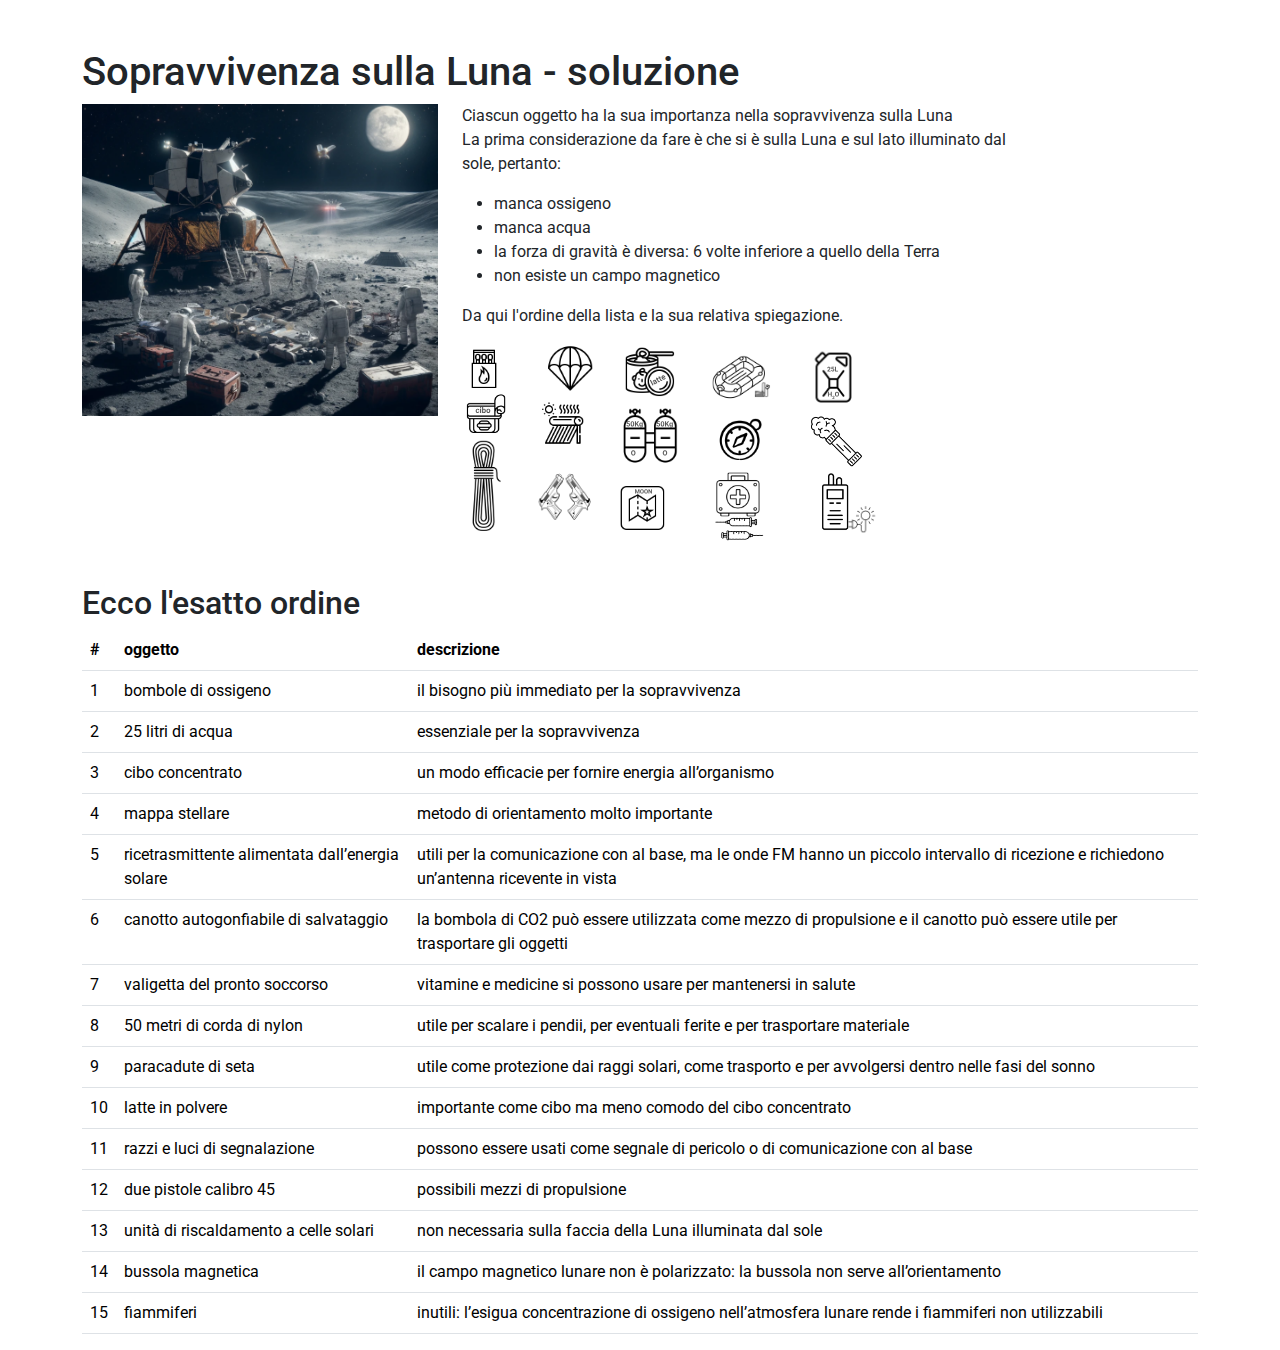
==== docs/solution/index.html @ b65bb235 "solutions" ====
<!DOCTYPE html>
<html lang="it">
<head>
    <meta charset="UTF-8">
    <meta name="viewport" content="width=device-width, initial-scale=1.0">
    <title>Sopravvivenza sulla Luna</title>
    <link href="https://fonts.googleapis.com/css2?family=Roboto:wght@400;700&display=swap" rel="stylesheet">
    <link href="https://cdn.jsdelivr.net/npm/bootstrap@5.1.3/dist/css/bootstrap.min.css" rel="stylesheet">
    <link rel="stylesheet" href="https://cdnjs.cloudflare.com/ajax/libs/font-awesome/6.0.0-beta3/css/all.min.css">
    <link rel="stylesheet" href="../css/style.css"/>
</head>
<body>
    <div class="container mt-5">
        <h1>Sopravvivenza sulla Luna - soluzione</h1>
        <div class="row mb-4">
            <div class="col-md-4">
                <img src="../img/missione.png"  class="img-fluid"/>
            </div>
            <div class="col-md-6">
                <p>
                Ciascun oggetto ha la sua importanza nella sopravvivenza sulla Luna<br/>
		La prima considerazione da fare è che si è sulla Luna e sul lato illuminato dal sole, pertanto:
		<ul>
			<li>manca ossigeno</li>
			<li>manca acqua</li>
			<li>la forza di gravità è diversa: 6 volte inferiore a quello della Terra</li>
			<li>non esiste un campo magnetico</li>
		</ul>
                Da qui l'ordine della lista e la sua relativa spiegazione.
                </p>            
                <img src="../img/objects.svg"/>
            </div>
            <div class="col-md-2">
                &nbsp;
            </div>
        </div>
        <div class="row"> 
            <div class="col-12">
                <h2>Ecco l'esatto ordine</h2>

    		<table class="table">
        	<thead>
            	<tr>
                	<th>#</th>
                	<th>oggetto</th>
                	<th>descrizione</th>
            	</tr>
        	</thead>
        	<tbody id="tabellaOggetti"></tbody>
    		</table>
            </div>
    </div>

        </div>
    </div>

    <script src="https://cdn.jsdelivr.net/npm/bootstrap@5.1.3/dist/js/bootstrap.bundle.min.js"></script>
    <script src="../js/config.js"></script>
    <script src="../js/solution.js"></script>


</body>
</html>
---- docs/css/style.css ----
body {
    font-family: 'Roboto', sans-serif;
}

#table-body tr:nth-child(even) {
    background-color: #bcc0c4; /* Grigio chiaro per le righe pari */
}
#table-body tr:nth-child(odd) {
    background-color: #ffffff; /* Bianco per le righe dispari */
}

.btn-icon {
    width: 30px; /* Larghezza massima per i bottoni */
    height: 30px;
}
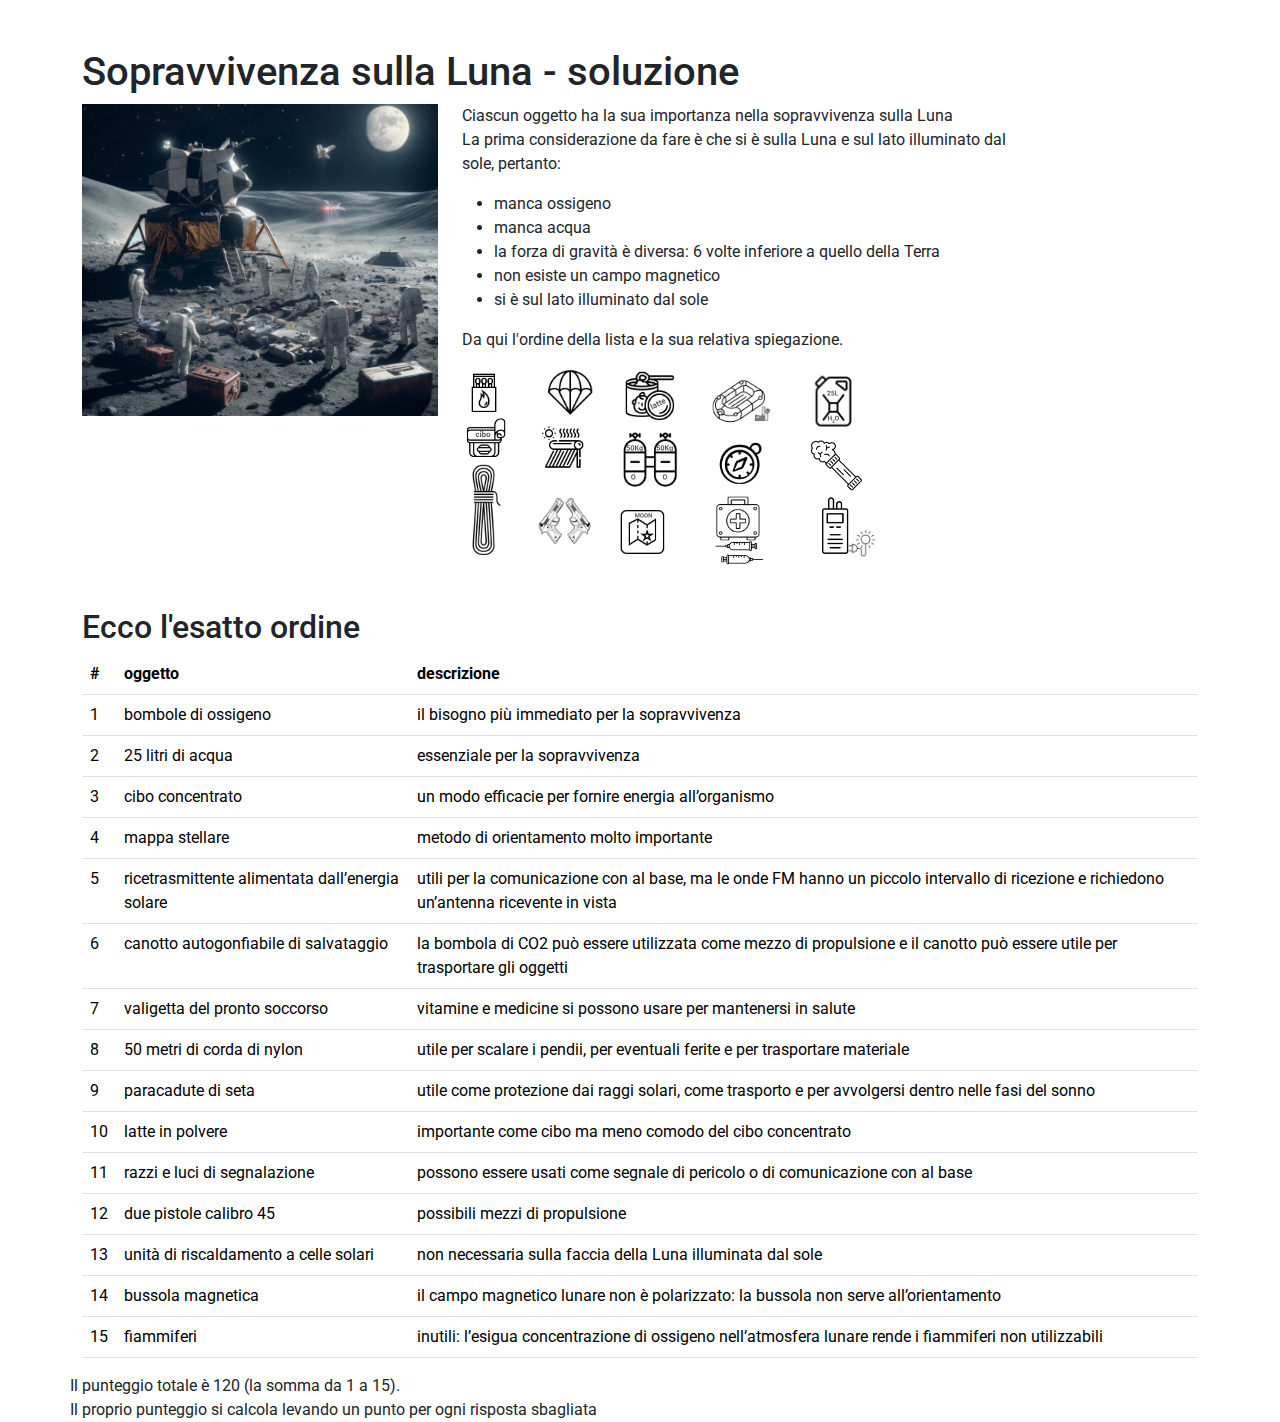
==== commit 20629978: "update" ====
--- a/docs/solution/index.html
+++ b/docs/solution/index.html
@@ -3,7 +3,7 @@
 <head>
     <meta charset="UTF-8">
     <meta name="viewport" content="width=device-width, initial-scale=1.0">
-    <title>Sopravvivenza sulla Luna</title>
+    <title>Sopravvivenza sulla Luna - SOLUZIONE</title>
     <link href="https://fonts.googleapis.com/css2?family=Roboto:wght@400;700&display=swap" rel="stylesheet">
     <link href="https://cdn.jsdelivr.net/npm/bootstrap@5.1.3/dist/css/bootstrap.min.css" rel="stylesheet">
     <link rel="stylesheet" href="https://cdnjs.cloudflare.com/ajax/libs/font-awesome/6.0.0-beta3/css/all.min.css">
@@ -25,6 +25,7 @@
 			<li>manca acqua</li>
 			<li>la forza di gravità è diversa: 6 volte inferiore a quello della Terra</li>
 			<li>non esiste un campo magnetico</li>
+			<li>si è sul lato illuminato dal sole</li>
 		</ul>
                 Da qui l'ordine della lista e la sua relativa spiegazione.
                 </p>            
@@ -49,8 +50,10 @@
         	<tbody id="tabellaOggetti"></tbody>
     		</table>
             </div>
-    </div>
-
+    	</div>
+	<div class="row">
+	Il punteggio totale è 120 (la somma da 1 a 15).<br/>
+	Il proprio punteggio si calcola levando un punto per ogni risposta sbagliata
         </div>
     </div>
 
